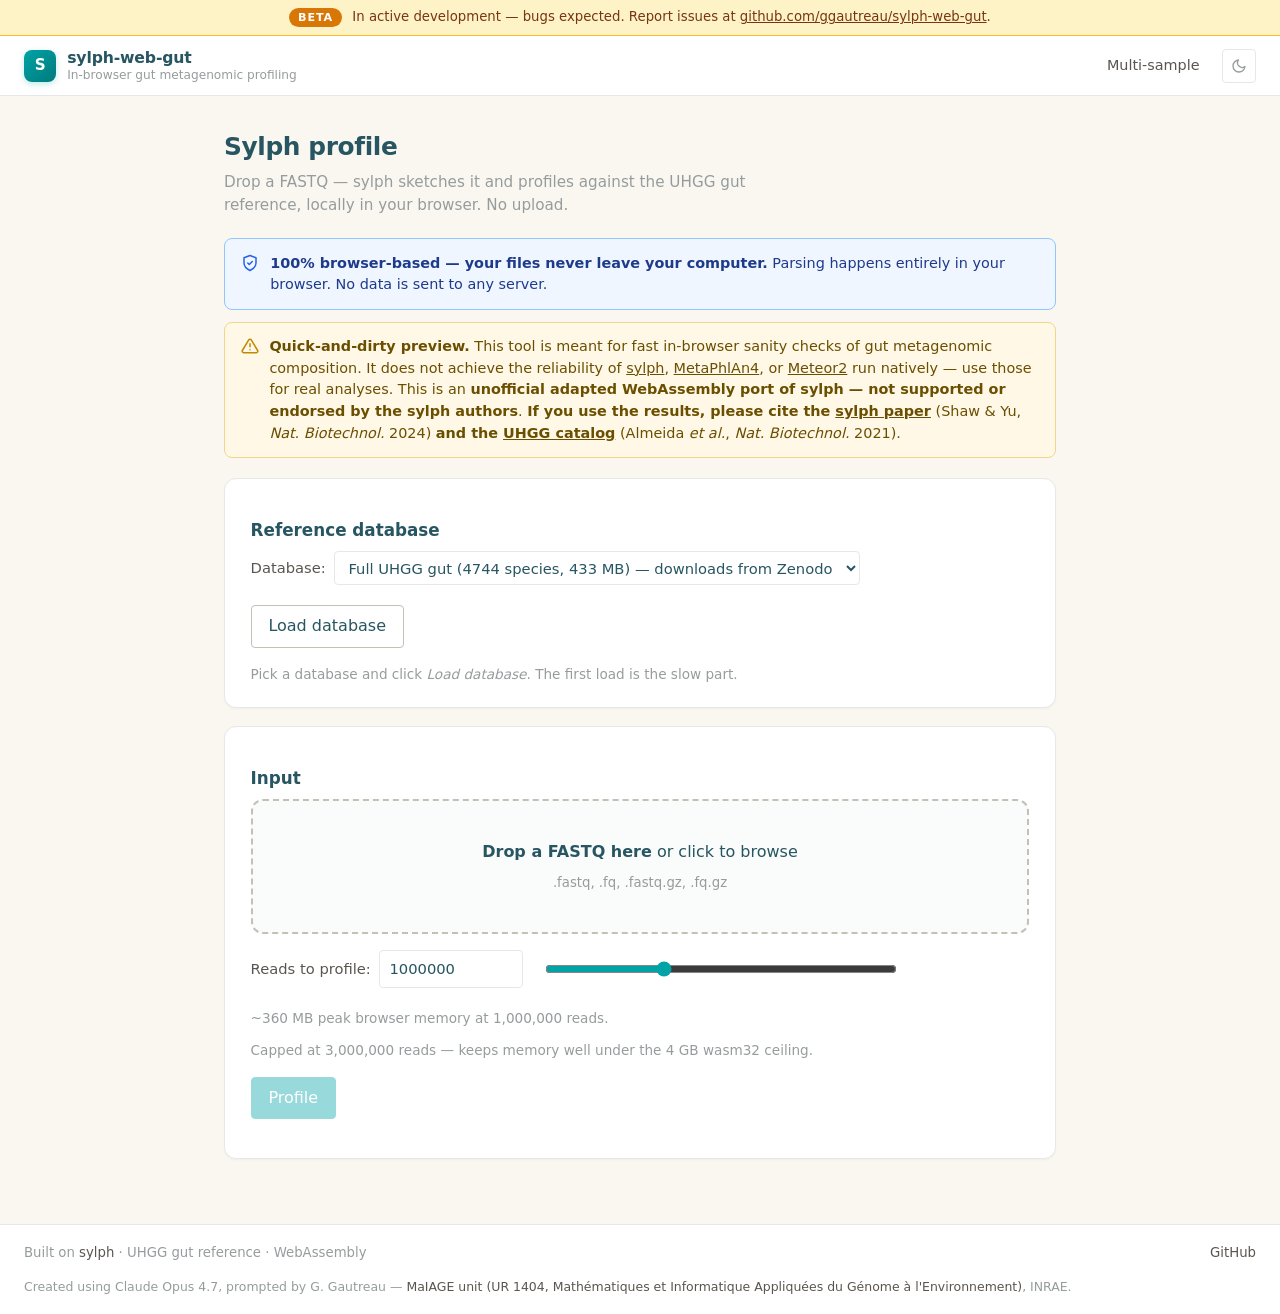
==== web/profile.html @ d6a15a40 "Add BETA strip with bug-report link" ====
<!doctype html>
<html lang="en">
<head>
  <meta charset="utf-8">
  <meta name="viewport" content="width=device-width, initial-scale=1">
  <title>Sylph profile · sylph-web-gut</title>
  <link rel="icon" type="image/svg+xml" href="./favicon.svg">
  <link rel="stylesheet" href="./styles.css">
  <script>
    (function () {
      try {
        var t = localStorage.getItem("sylph-theme") || "light";
        if (t === "auto") {
          t = matchMedia("(prefers-color-scheme: dark)").matches ? "dark" : "light";
        }
        if (t !== "light" && t !== "dark") t = "light";
        document.documentElement.setAttribute("data-theme", t);
      } catch (e) {
        document.documentElement.setAttribute("data-theme", "light");
      }
    })();
  </script>
</head>
<body>
  <div class="beta-bar" role="alert">
    <span class="beta-pill">BETA</span>
    <span>In active development — bugs expected. Report issues at <a href="https://github.com/ggautreau/sylph-web-gut/issues">github.com/ggautreau/sylph-web-gut</a>.</span>
  </div>
  <header class="app-header">
    <a class="brand" href="./index.html">
      <div class="brand-logo">S</div>
      <div class="brand-text">
        <span class="brand-title">sylph-web-gut</span>
        <span class="brand-tagline">In-browser gut metagenomic profiling</span>
      </div>
    </a>
    <nav class="app-nav">
      <a href="./">Multi-sample</a>
      <button class="theme-toggle" type="button" aria-label="Toggle theme">
        <svg class="icon-moon" width="16" height="16" viewBox="0 0 24 24" fill="none" stroke="currentColor" stroke-width="2" stroke-linecap="round" stroke-linejoin="round"><path d="M21 12.79A9 9 0 1 1 11.21 3 7 7 0 0 0 21 12.79z"/></svg>
        <svg class="icon-sun" width="16" height="16" viewBox="0 0 24 24" fill="none" stroke="currentColor" stroke-width="2" stroke-linecap="round" stroke-linejoin="round"><circle cx="12" cy="12" r="4"/><path d="M12 2v2M12 20v2M4.93 4.93l1.41 1.41M17.66 17.66l1.41 1.41M2 12h2M20 12h2M4.93 19.07l1.41-1.41M17.66 6.34l1.41-1.41"/></svg>
      </button>
    </nav>
  </header>

  <main class="container">
    <div class="page-head">
      <h1>Sylph profile</h1>
      <p class="sub">Drop a FASTQ — sylph sketches it and profiles against the UHGG gut reference, locally in your browser. No upload.</p>
    </div>

    <div class="privacy-notice" role="note">
      <svg class="privacy-icon" width="18" height="18" viewBox="0 0 24 24" fill="none" stroke="currentColor" stroke-width="2" stroke-linecap="round" stroke-linejoin="round" aria-hidden="true"><path d="M12 22s8-4 8-10V5l-8-3-8 3v7c0 6 8 10 8 10z"/><path d="m9 12 2 2 4-4"/></svg>
      <div><strong>100% browser-based — your files never leave your computer.</strong> Parsing happens entirely in your browser. No data is sent to any server.</div>
    </div>

    <div class="notice" role="note">
      <svg class="notice-icon" width="18" height="18" viewBox="0 0 24 24" fill="none" stroke="currentColor" stroke-width="2" stroke-linecap="round" stroke-linejoin="round" aria-hidden="true"><path d="M10.29 3.86 1.82 18a2 2 0 0 0 1.71 3h16.94a2 2 0 0 0 1.71-3L13.71 3.86a2 2 0 0 0-3.42 0z"/><line x1="12" y1="9" x2="12" y2="13"/><line x1="12" y1="17" x2="12.01" y2="17"/></svg>
      <div><strong>Quick-and-dirty preview.</strong> This tool is meant for fast in-browser sanity checks of gut metagenomic composition. It does not achieve the reliability of <a href="https://github.com/bluenote-1577/sylph">sylph</a>, <a href="https://github.com/biobakery/MetaPhlAn">MetaPhlAn4</a>, or <a href="https://forgemia.inra.fr/metagenopolis/meteor">Meteor2</a> run natively — use those for real analyses. This is an <strong>unofficial adapted WebAssembly port of sylph — not supported or endorsed by the sylph authors</strong>. <strong>If you use the results, please cite the <a href="https://www.nature.com/articles/s41587-024-02412-y">sylph paper</a></strong> (Shaw &amp; Yu, <em>Nat. Biotechnol.</em> 2024) <strong>and the <a href="https://www.nature.com/articles/s41587-020-0603-3">UHGG catalog</a></strong> (Almeida <em>et al.</em>, <em>Nat. Biotechnol.</em> 2021).</div>
    </div>

    <section class="card">
      <h2>Reference database</h2>
      <div class="row" style="margin-top:.4rem">
        <label>Database:
          <select id="dbSelect" style="width:auto;min-width:14rem">
            <option value="https://zenodo.org/api/records/20180025/files/gut.syldb/content">Full UHGG gut (4744 species, 433 MB) — downloads from Zenodo</option>
            <option value="db/gut_mini.syldb">Tiny smoke-test (50 species, 6 MB) — bundled</option>
          </select>
        </label>
        <button id="loadDb">Load database</button>
      </div>
      <div class="info" id="dbInfo">Pick a database and click <em>Load database</em>. The first load is the slow part.</div>
    </section>

    <section class="card">
      <h2>Input</h2>
      <label class="drop" id="drop">
        <input type="file" id="file" accept=".fastq,.fq,.fastq.gz,.fq.gz,.gz">
        <div id="dropLabel"><strong>Drop a FASTQ here</strong> or click to browse</div>
        <div class="hint">.fastq, .fq, .fastq.gz, .fq.gz</div>
      </label>

      <div class="row reads-row">
        <label>Reads to profile: <input type="number" id="maxReads" value="1000000" min="10000" max="3000000" step="10000"></label>
        <input type="range" id="maxReadsSlider" class="reads-slider" min="10000" max="3000000" step="10000" value="1000000" aria-label="Reads to profile (slider)">
        <span class="info" id="memHint">~360 MB peak browser memory at 1,000,000 reads.</span>
      </div>
      <div class="info" style="margin-top:-.35rem">Capped at 3,000,000 reads — keeps memory well under the 4 GB wasm32 ceiling.</div>

      <div class="row">
        <button id="run" class="primary" disabled>Profile</button>
      </div>

      <div id="progress" class="hide">
        <div class="progress"><div id="bar"></div></div>
        <div class="stats">
          <span>Step</span>            <span id="step">—</span>
          <span>Input read</span>      <span id="bytesIn">0 B</span>
          <span>Reads sketched</span>  <span id="reads">0 / 0</span>
          <span>Elapsed</span>         <span id="elapsed">0.0 s</span>
        </div>
      </div>

      <div id="error" class="err"></div>
    </section>

    <section id="results" class="card hide">
      <h2>Results</h2>
      <table>
        <thead>
          <tr>
            <th>Rel. abundance</th>
            <th>Seq. abundance</th>
            <th>ANI</th>
            <th>Eff. cov</th>
            <th>Genome</th>
            <th>Species</th>
          </tr>
        </thead>
        <tbody id="resultsBody"></tbody>
      </table>
    </section>
  </main>

  <footer class="app-footer">
    <span>Built on <a href="https://github.com/bluenote-1577/sylph">sylph</a> · UHGG gut reference · WebAssembly</span>
    <span class="footer-links">
      <a href="https://github.com/ggautreau/sylph-web-gut">GitHub</a>
    </span>
    <span class="credit">Created using Claude Opus 4.7, prompted by G. Gautreau — <a href="https://maiage.inrae.fr/">MaIAGE unit (UR 1404, Mathématiques et Informatique Appliquées du Génome à l'Environnement)</a>, INRAE.</span>
  </footer>

  <script src="./theme.js"></script>
  <script type="module" src="./profile.js"></script>
</body>
</html>
---- web/styles.css ----
/* sylph-web-gut — INRAE/CroCoDeEL-inspired theme */

:root {
  --bg: #faf7f0;
  --bg-card: #ffffff;
  --bg-soft: #f6f7f7;
  --bg-softer: #fafbfb;
  --bg-info: #eef8f8;
  --bg-alert: #fdeceb;
  --bg-alert-soft: #fdf2f1;
  --bg-success-soft: #ecf6f0;
  --border: #e6e8e8;
  --border-soft: #f0f2f2;
  --border-strong: #c4c0b3;
  --ink: #275662;
  --ink-soft: #5a5550;
  --ink-muted: #969c9d;
  --accent: #00a3a6;
  --accent-hover: #008f92;
  --accent-soft: rgba(0, 163, 166, 0.12);
  --success: #2a8a55;
  --danger: #c0392b;
  --shadow-sm: 0 1px 2px rgba(39, 86, 98, 0.05);
  --shadow-md: 0 4px 14px rgba(39, 86, 98, 0.07);
  --radius-sm: 4px;
  --radius-md: 8px;
  --radius-lg: 12px;
  --font-sans: ui-sans-serif, system-ui, -apple-system, "Segoe UI", Roboto, "Helvetica Neue", sans-serif;
  --font-mono: ui-monospace, SFMono-Regular, Menlo, Monaco, Consolas, "Liberation Mono", "Courier New", monospace;
}

html[data-theme="dark"] {
  --bg: #0f1518;
  --bg-card: #1a2226;
  --bg-soft: #141a1d;
  --bg-softer: #10161a;
  --bg-info: #0f2426;
  --bg-alert: #321614;
  --bg-alert-soft: #261411;
  --bg-success-soft: #112a1d;
  --border: #2a3438;
  --border-soft: #1f262a;
  --border-strong: #3a4347;
  --ink: #d6dde0;
  --ink-soft: #b0afaa;
  --ink-muted: #797870;
  --accent-soft: rgba(0, 163, 166, 0.18);
  --shadow-sm: 0 1px 2px rgba(0, 0, 0, 0.4);
  --shadow-md: 0 4px 14px rgba(0, 0, 0, 0.45);
}

* { box-sizing: border-box; }
html, body { margin: 0; padding: 0; }

body {
  font-family: var(--font-sans);
  background: var(--bg);
  color: var(--ink);
  line-height: 1.55;
  min-height: 100vh;
  display: flex;
  flex-direction: column;
  -webkit-font-smoothing: antialiased;
  -moz-osx-font-smoothing: grayscale;
}

a { color: var(--accent); text-decoration: none; }
a:hover { text-decoration: underline; }

/* ---------- BETA strip ---------- */
.beta-bar {
  background: #fef3c7;
  border-bottom: 1px solid #fbbf24;
  color: #78350f;
  font-size: 0.83rem;
  padding: 0.5rem 1.5rem;
  display: flex;
  align-items: center;
  gap: 0.65rem;
  justify-content: center;
  flex-wrap: wrap;
  text-align: center;
  line-height: 1.4;
}
.beta-pill {
  background: #d97706;
  color: #fff;
  font-weight: 700;
  font-size: 0.7rem;
  letter-spacing: 0.08em;
  padding: 0.12rem 0.55rem;
  border-radius: 999px;
  flex: 0 0 auto;
}
.beta-bar a { color: #78350f; text-decoration: underline; }
.beta-bar a:hover { color: #451a03; }

html[data-theme="dark"] .beta-bar {
  background: #2a1a05;
  border-color: #92400e;
  color: #fbbf24;
}
html[data-theme="dark"] .beta-bar a { color: #fcd34d; }
html[data-theme="dark"] .beta-bar a:hover { color: #fef3c7; }

/* ---------- Header ---------- */
.app-header {
  background: var(--bg-card);
  border-bottom: 1px solid var(--border);
  padding: 0.7rem 1.5rem;
  display: flex;
  align-items: center;
  justify-content: space-between;
  gap: 1rem;
  position: sticky;
  top: 0;
  z-index: 10;
  backdrop-filter: saturate(180%) blur(8px);
}

.brand {
  display: flex;
  align-items: center;
  gap: 0.7rem;
  color: inherit;
}
.brand:hover { text-decoration: none; }

.brand-logo {
  width: 32px;
  height: 32px;
  border-radius: 8px;
  background: linear-gradient(135deg, var(--accent) 0%, #007a7c 100%);
  display: grid;
  place-items: center;
  color: #fff;
  font-weight: 700;
  font-size: 0.95rem;
  letter-spacing: -0.03em;
  box-shadow: 0 2px 6px rgba(0, 163, 166, 0.25);
}

.brand-text { display: flex; flex-direction: column; line-height: 1.2; }
.brand-title {
  font-weight: 600;
  font-size: 0.98rem;
  color: var(--ink);
  letter-spacing: -0.01em;
}
.brand-tagline {
  font-size: 0.76rem;
  color: var(--ink-muted);
}

.app-nav {
  display: flex;
  align-items: center;
  gap: 0.15rem;
}
.app-nav a {
  padding: 0.42rem 0.85rem;
  border-radius: var(--radius-sm);
  color: var(--ink-soft);
  font-size: 0.9rem;
  transition: background 0.15s, color 0.15s;
}
.app-nav a:hover {
  background: var(--bg-soft);
  color: var(--ink);
  text-decoration: none;
}
.app-nav a.active {
  color: var(--accent);
  background: var(--accent-soft);
}

.theme-toggle {
  background: transparent;
  border: 1px solid var(--border);
  border-radius: var(--radius-sm);
  width: 34px;
  height: 34px;
  display: inline-grid;
  place-items: center;
  cursor: pointer;
  color: var(--ink-muted);
  margin-left: 0.4rem;
  padding: 0;
  transition: border-color 0.15s, color 0.15s;
}
.theme-toggle:hover {
  border-color: var(--accent);
  color: var(--accent);
}
.theme-toggle .icon-sun { display: none; }
.theme-toggle .icon-moon { display: block; }
html[data-theme="dark"] .theme-toggle .icon-sun { display: block; }
html[data-theme="dark"] .theme-toggle .icon-moon { display: none; }

/* ---------- Main / cards ---------- */
main.container {
  flex: 1;
  width: 100%;
  max-width: 880px;
  margin: 0 auto;
  padding: 2rem 1.5rem 3rem;
}
main.container.wide { max-width: 1280px; }

.page-head { margin-bottom: 1.25rem; }
h1 {
  margin: 0 0 0.3rem;
  font-size: 1.55rem;
  font-weight: 600;
  color: var(--ink);
  letter-spacing: -0.015em;
}
h2 {
  font-size: 1.05rem;
  font-weight: 600;
  margin: 1rem 0 0.5rem;
  color: var(--ink);
}
.sub {
  color: var(--ink-muted);
  margin: 0;
  font-size: 0.95rem;
  max-width: 60ch;
}

.card {
  background: var(--bg-card);
  border: 1px solid var(--border);
  border-radius: var(--radius-lg);
  padding: 1.4rem 1.6rem;
  box-shadow: var(--shadow-sm);
  margin-bottom: 1.1rem;
}

/* ---------- Drop zone ---------- */
.drop {
  display: block;
  border: 2px dashed var(--border-strong);
  border-radius: var(--radius-lg);
  padding: 2.4rem 1rem;
  text-align: center;
  cursor: pointer;
  transition: background 0.15s, border-color 0.15s;
  user-select: none;
  background: var(--bg-softer);
  color: var(--ink);
}
.drop:hover, .drop.over {
  background: var(--bg-info);
  border-color: var(--accent);
}
.drop input { display: none; }
.drop strong { color: var(--ink); font-weight: 600; }
.drop .hint {
  color: var(--ink-muted);
  font-size: 0.83rem;
  margin-top: 0.55rem;
}

/* ---------- Form rows ---------- */
.row {
  display: flex;
  gap: 1.25rem;
  align-items: center;
  margin: 1rem 0;
  flex-wrap: wrap;
}
.row label {
  display: flex;
  gap: 0.5rem;
  align-items: center;
  color: var(--ink-soft);
  font-size: 0.92rem;
}

input[type="number"], select {
  font: inherit;
  background: var(--bg-card);
  color: var(--ink);
  border: 1px solid var(--border);
  border-radius: var(--radius-sm);
  padding: 0.4rem 0.6rem;
  width: 9rem;
  transition: border-color 0.15s, box-shadow 0.15s;
}
input[type="number"]:focus, select:focus {
  outline: none;
  border-color: var(--accent);
  box-shadow: 0 0 0 3px var(--accent-soft);
}
input[type="checkbox"] { accent-color: var(--accent); }
input[type="range"] { accent-color: var(--accent); }

.reads-slider {
  flex: 1 1 12rem;
  min-width: 10rem;
  max-width: 22rem;
  height: 1.5rem;
  padding: 0;
  width: auto;
}

button {
  font: inherit;
  cursor: pointer;
  padding: 0.5rem 1.05rem;
  border: 1px solid var(--border-strong);
  border-radius: var(--radius-sm);
  background: var(--bg-card);
  color: var(--ink);
  transition: background 0.15s, border-color 0.15s, color 0.15s;
}
button:hover:not(:disabled) {
  border-color: var(--accent);
  color: var(--accent);
}
button:disabled { opacity: 0.4; cursor: not-allowed; }
button.primary {
  background: var(--accent);
  color: #fff;
  border-color: var(--accent);
  font-weight: 500;
}
button.primary:hover:not(:disabled) {
  background: var(--accent-hover);
  border-color: var(--accent-hover);
  color: #fff;
}

/* ---------- Progress ---------- */
.progress {
  background: var(--bg-soft);
  border-radius: 999px;
  height: 8px;
  overflow: hidden;
  margin: 0.85rem 0 0.6rem;
  border: 1px solid var(--border-soft);
}
.progress > div {
  background: var(--accent);
  height: 100%;
  width: 0;
  transition: width 0.1s linear;
}

/* ---------- Stats grid ---------- */
.stats {
  font-family: var(--font-mono);
  font-size: 0.86rem;
  display: grid;
  grid-template-columns: max-content 1fr;
  gap: 0.2rem 1rem;
}
.stats span:nth-child(odd) { color: var(--ink-muted); }
.stats span:nth-child(even) {
  font-variant-numeric: tabular-nums;
  text-align: right;
  color: var(--ink);
}

/* ---------- Status / messages ---------- */
.info {
  color: var(--ink-muted);
  font-size: 0.85rem;
}
.err {
  margin-top: 0.85rem;
  color: var(--danger);
  background: var(--bg-alert-soft);
  border: 1px solid var(--bg-alert);
  border-radius: var(--radius-sm);
  padding: 0.65rem 0.9rem;
  white-space: pre-wrap;
  font-size: 0.9rem;
}
.err:empty { display: none; }
.ok {
  margin-top: 0.85rem;
  color: var(--success);
  background: var(--bg-success-soft);
  border: 1px solid rgba(42, 138, 85, 0.25);
  border-radius: var(--radius-sm);
  padding: 0.65rem 0.9rem;
  font-size: 0.9rem;
}
html[data-theme="dark"] .ok { border-color: rgba(42, 138, 85, 0.4); }

.hide { display: none !important; }

/* ---------- Privacy info banner (shield-blue) ---------- */
.privacy-notice {
  background: #eff6ff;
  border: 1px solid #93c5fd;
  color: #1e3a8a;
  border-radius: var(--radius-md);
  padding: 0.85rem 1rem;
  font-size: 0.9rem;
  margin-bottom: 0.75rem;
  display: flex;
  gap: 0.7rem;
  align-items: flex-start;
  line-height: 1.5;
}
.privacy-notice .privacy-icon {
  flex: 0 0 auto;
  color: #2563eb;
  margin-top: 1px;
}
.privacy-notice strong { color: #1e3a8a; font-weight: 600; }
.privacy-notice a { color: #1d4ed8; text-decoration: underline; }
.privacy-notice a:hover { color: #1e40af; }

html[data-theme="dark"] .privacy-notice {
  background: #0e1a35;
  border-color: #3b5da3;
  color: #c7dbff;
}
html[data-theme="dark"] .privacy-notice strong { color: #dbeafe; }
html[data-theme="dark"] .privacy-notice .privacy-icon { color: #60a5fa; }
html[data-theme="dark"] .privacy-notice a { color: #93c5fd; }

/* ---------- Notice / warning banner ---------- */
.notice {
  background: #fff8e6;
  border: 1px solid #f0d68c;
  color: #6b4f00;
  border-radius: var(--radius-md);
  padding: 0.8rem 1rem;
  font-size: 0.9rem;
  margin-bottom: 1.25rem;
  display: flex;
  gap: 0.65rem;
  align-items: flex-start;
  line-height: 1.5;
}
.notice .notice-icon {
  flex: 0 0 auto;
  color: #c08a00;
  margin-top: 1px;
}
.notice strong { color: inherit; font-weight: 600; }
.notice a { color: #6b4f00; text-decoration: underline; }
.notice a:hover { color: #4a3700; }

html[data-theme="dark"] .notice {
  background: #2a210d;
  border-color: #5a4515;
  color: #e6cb8a;
}
html[data-theme="dark"] .notice .notice-icon { color: #e0b048; }
html[data-theme="dark"] .notice a { color: #f2d98a; }
html[data-theme="dark"] .notice a:hover { color: #fff; }

code {
  font-family: var(--font-mono);
  font-size: 0.88em;
  background: var(--bg-soft);
  padding: 1px 5px;
  border-radius: 3px;
  color: var(--ink);
  border: 1px solid var(--border-soft);
}

/* ---------- Files list (multi) ---------- */
.files {
  margin: 0.85rem 0;
  padding: 0;
  list-style: none;
  font-family: var(--font-mono);
  font-size: 0.85rem;
  background: var(--bg-softer);
  border-radius: var(--radius-sm);
  border: 1px solid var(--border-soft);
  overflow: hidden;
}
.files li {
  display: flex;
  justify-content: space-between;
  gap: 1rem;
  padding: 0.4rem 0.8rem;
  border-bottom: 1px solid var(--border-soft);
}
.files li:last-child { border-bottom: none; }
.files li.pending { color: var(--ink-muted); }
.files li.running { color: var(--accent); }
.files li.done { color: var(--success); }
.files li.failed { color: var(--danger); }
.files li button {
  background: none;
  border: none;
  color: var(--ink-muted);
  cursor: pointer;
  font: inherit;
  padding: 0 0.3rem;
}
.files li button:hover { color: var(--danger); }

/* ---------- Tables ---------- */
table {
  border-collapse: collapse;
  width: 100%;
  margin-top: 1rem;
  font-size: 0.9rem;
}
th, td {
  text-align: left;
  padding: 0.45rem 0.7rem;
  border-bottom: 1px solid var(--border-soft);
}
th {
  color: var(--ink-muted);
  font-weight: 600;
  font-size: 0.72rem;
  text-transform: uppercase;
  letter-spacing: 0.05em;
  background: var(--bg-soft);
}
td.num {
  text-align: right;
  font-variant-numeric: tabular-nums;
  font-family: var(--font-mono);
}
tbody tr:hover { background: var(--bg-soft); }

/* Matrix table (multi) */
.matrixWrap {
  overflow-x: auto;
  margin-top: 1rem;
  border: 1px solid var(--border);
  border-radius: var(--radius-md);
  background: var(--bg-card);
}
table.matrix { margin-top: 0; }
table.matrix th {
  position: sticky;
  top: 0;
  background: var(--bg-soft);
  z-index: 1;
  white-space: nowrap;
}
table.matrix td { white-space: nowrap; }
table.matrix td.species {
  max-width: 28ch;
  overflow: hidden;
  text-overflow: ellipsis;
}
table.matrix tbody tr:nth-child(even) { background: var(--bg-softer); }

.toolbar {
  display: flex;
  gap: 0.5rem;
  align-items: center;
  margin-top: 1rem;
  flex-wrap: wrap;
}

/* ---------- Footer ---------- */
.app-footer {
  border-top: 1px solid var(--border);
  padding: 1.1rem 1.5rem;
  font-size: 0.83rem;
  color: var(--ink-muted);
  display: flex;
  justify-content: space-between;
  flex-wrap: wrap;
  gap: 0.5rem 1.5rem;
  background: var(--bg-card);
}
.app-footer a {
  color: var(--ink-soft);
}
.app-footer a:hover {
  color: var(--accent);
}
.app-footer .footer-links {
  display: flex;
  gap: 1.1rem;
  flex-wrap: wrap;
}
.app-footer .credit {
  flex-basis: 100%;
  margin-top: 0.4rem;
  color: var(--ink-muted);
  font-size: 0.78rem;
  line-height: 1.45;
}

/* ---------- Responsive ---------- */
@media (max-width: 640px) {
  .app-header { padding: 0.55rem 1rem; }
  .brand-tagline { display: none; }
  .app-nav a { padding: 0.4rem 0.6rem; font-size: 0.85rem; }
  main.container { padding: 1.25rem 1rem 2rem; }
  .card { padding: 1.15rem 1rem; }
  h1 { font-size: 1.35rem; }
}
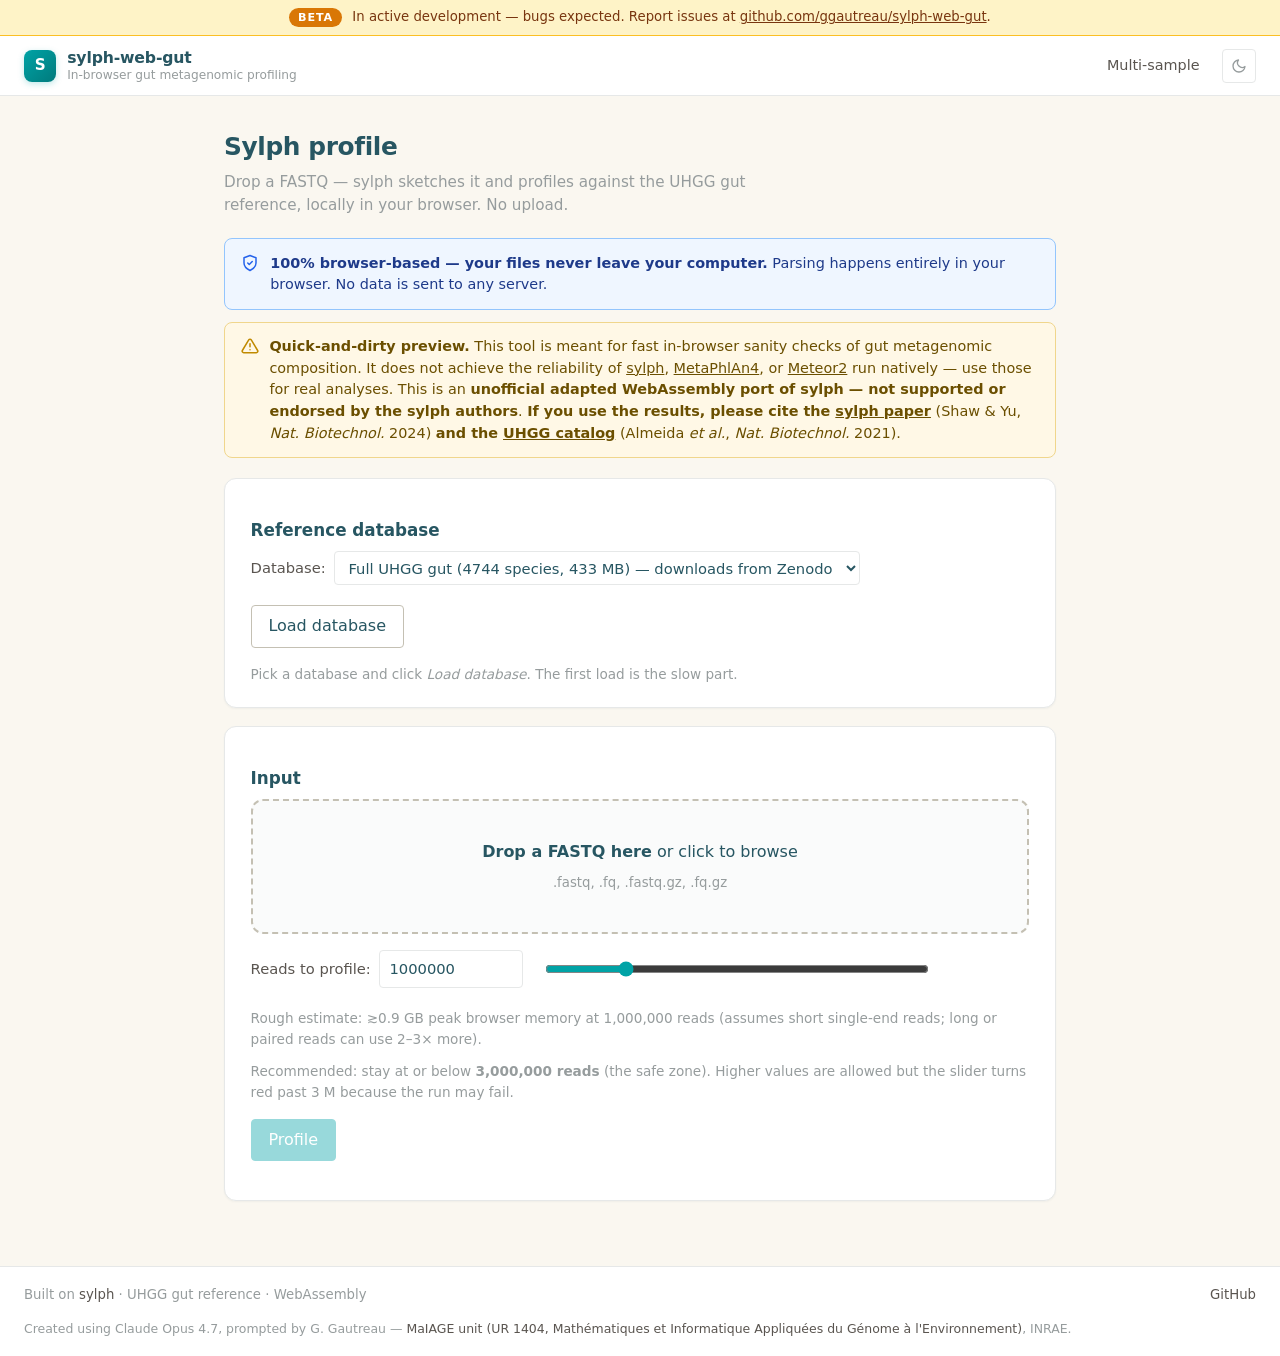
==== commit 7ad302be: "Allow up to 5M reads with red danger zone past 3M; soften memory hint - web/index.html, web/profile." ====
--- a/web/profile.html
+++ b/web/profile.html
@@ -82,11 +82,15 @@
       </label>
 
       <div class="row reads-row">
-        <label>Reads to profile: <input type="number" id="maxReads" value="1000000" min="10000" max="3000000" step="10000"></label>
-        <input type="range" id="maxReadsSlider" class="reads-slider" min="10000" max="3000000" step="10000" value="1000000" aria-label="Reads to profile (slider)">
-        <span class="info" id="memHint">~360 MB peak browser memory at 1,000,000 reads.</span>
+        <label>Reads to profile: <input type="number" id="maxReads" value="1000000" min="10000" max="5000000" step="10000"></label>
+        <input type="range" id="maxReadsSlider" class="reads-slider" min="10000" max="5000000" step="10000" value="1000000" aria-label="Reads to profile (slider)">
+        <span class="info" id="memHint">Rough estimate: ≳0.9 GB peak browser memory at 1,000,000 reads (assumes short single-end reads; long or paired reads can use 2–3× more).</span>
       </div>
-      <div class="info" style="margin-top:-.35rem">Capped at 3,000,000 reads — keeps memory well under the 4 GB wasm32 ceiling.</div>
+      <div class="info" style="margin-top:-.35rem">Recommended: stay at or below <strong>3,000,000 reads</strong> (the safe zone). Higher values are allowed but the slider turns red past 3 M because the run may fail.</div>
+      <div class="reads-warn hide" id="readsWarn">
+        <svg width="16" height="16" viewBox="0 0 24 24" fill="none" stroke="currentColor" stroke-width="2" stroke-linecap="round" stroke-linejoin="round" aria-hidden="true" style="flex:0 0 auto;margin-top:1px"><path d="M10.29 3.86 1.82 18a2 2 0 0 0 1.71 3h16.94a2 2 0 0 0 1.71-3L13.71 3.86a2 2 0 0 0-3.42 0z"/><line x1="12" y1="9" x2="12" y2="13"/><line x1="12" y1="17" x2="12.01" y2="17"/></svg>
+        <span>Above 3,000,000 reads may exceed the 4 GB wasm32 memory ceiling — profiling may fail. Consider lowering the value, or splitting the sample.</span>
+      </div>
 
       <div class="row">
         <button id="run" class="primary" disabled>Profile</button>
--- a/web/styles.css
+++ b/web/styles.css
@@ -296,13 +296,35 @@
 input[type="checkbox"] { accent-color: var(--accent); }
 input[type="range"] { accent-color: var(--accent); }
 
+/* Native slider — track recolors red when JS toggles .over-limit (value > 3M). */
 .reads-slider {
   flex: 1 1 12rem;
-  min-width: 10rem;
-  max-width: 22rem;
+  min-width: 12rem;
+  max-width: 24rem;
+  width: auto;
   height: 1.5rem;
   padding: 0;
-  width: auto;
+  cursor: pointer;
+  accent-color: var(--accent);
+}
+.reads-slider.over-limit { accent-color: #dc2626; }
+
+.reads-warn {
+  margin-top: 0.4rem;
+  color: #b91c1c;
+  background: #fef2f2;
+  border: 1px solid #fca5a5;
+  border-radius: var(--radius-sm);
+  padding: 0.5rem 0.75rem;
+  font-size: 0.85rem;
+  display: flex;
+  gap: 0.45rem;
+  align-items: flex-start;
+}
+html[data-theme="dark"] .reads-warn {
+  background: #2a0d0d;
+  border-color: #7f1d1d;
+  color: #fca5a5;
 }
 
 button {
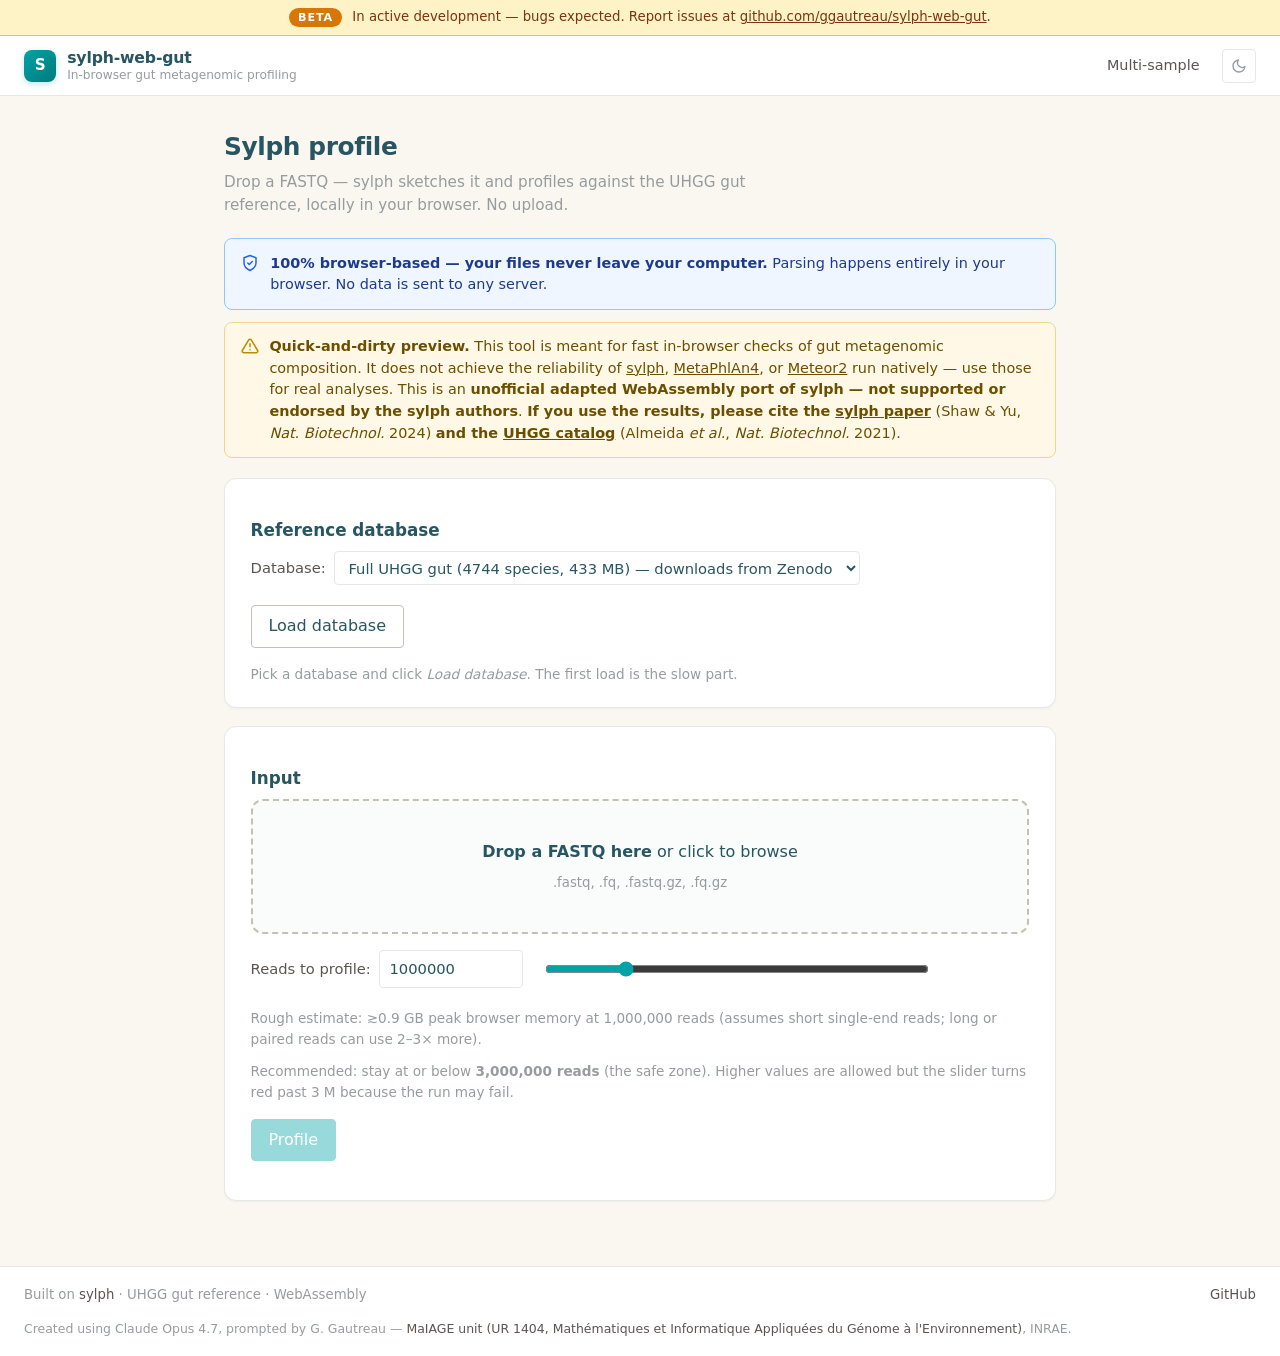
==== commit fa3afce6: "Drop 'sanity' from the warning wording" ====
--- a/web/profile.html
+++ b/web/profile.html
@@ -56,7 +56,7 @@
 
     <div class="notice" role="note">
       <svg class="notice-icon" width="18" height="18" viewBox="0 0 24 24" fill="none" stroke="currentColor" stroke-width="2" stroke-linecap="round" stroke-linejoin="round" aria-hidden="true"><path d="M10.29 3.86 1.82 18a2 2 0 0 0 1.71 3h16.94a2 2 0 0 0 1.71-3L13.71 3.86a2 2 0 0 0-3.42 0z"/><line x1="12" y1="9" x2="12" y2="13"/><line x1="12" y1="17" x2="12.01" y2="17"/></svg>
-      <div><strong>Quick-and-dirty preview.</strong> This tool is meant for fast in-browser sanity checks of gut metagenomic composition. It does not achieve the reliability of <a href="https://github.com/bluenote-1577/sylph">sylph</a>, <a href="https://github.com/biobakery/MetaPhlAn">MetaPhlAn4</a>, or <a href="https://forgemia.inra.fr/metagenopolis/meteor">Meteor2</a> run natively — use those for real analyses. This is an <strong>unofficial adapted WebAssembly port of sylph — not supported or endorsed by the sylph authors</strong>. <strong>If you use the results, please cite the <a href="https://www.nature.com/articles/s41587-024-02412-y">sylph paper</a></strong> (Shaw &amp; Yu, <em>Nat. Biotechnol.</em> 2024) <strong>and the <a href="https://www.nature.com/articles/s41587-020-0603-3">UHGG catalog</a></strong> (Almeida <em>et al.</em>, <em>Nat. Biotechnol.</em> 2021).</div>
+      <div><strong>Quick-and-dirty preview.</strong> This tool is meant for fast in-browser checks of gut metagenomic composition. It does not achieve the reliability of <a href="https://github.com/bluenote-1577/sylph">sylph</a>, <a href="https://github.com/biobakery/MetaPhlAn">MetaPhlAn4</a>, or <a href="https://forgemia.inra.fr/metagenopolis/meteor">Meteor2</a> run natively — use those for real analyses. This is an <strong>unofficial adapted WebAssembly port of sylph — not supported or endorsed by the sylph authors</strong>. <strong>If you use the results, please cite the <a href="https://www.nature.com/articles/s41587-024-02412-y">sylph paper</a></strong> (Shaw &amp; Yu, <em>Nat. Biotechnol.</em> 2024) <strong>and the <a href="https://www.nature.com/articles/s41587-020-0603-3">UHGG catalog</a></strong> (Almeida <em>et al.</em>, <em>Nat. Biotechnol.</em> 2021).</div>
     </div>
 
     <section class="card">
@@ -82,14 +82,14 @@
       </label>
 
       <div class="row reads-row">
-        <label>Reads to profile: <input type="number" id="maxReads" value="1000000" min="10000" max="5000000" step="10000"></label>
+        <label>Reads to profile: <input type="number" id="maxReads" value="1000000" min="10000" step="10000"></label>
         <input type="range" id="maxReadsSlider" class="reads-slider" min="10000" max="5000000" step="10000" value="1000000" aria-label="Reads to profile (slider)">
         <span class="info" id="memHint">Rough estimate: ≳0.9 GB peak browser memory at 1,000,000 reads (assumes short single-end reads; long or paired reads can use 2–3× more).</span>
       </div>
       <div class="info" style="margin-top:-.35rem">Recommended: stay at or below <strong>3,000,000 reads</strong> (the safe zone). Higher values are allowed but the slider turns red past 3 M because the run may fail.</div>
       <div class="reads-warn hide" id="readsWarn">
         <svg width="16" height="16" viewBox="0 0 24 24" fill="none" stroke="currentColor" stroke-width="2" stroke-linecap="round" stroke-linejoin="round" aria-hidden="true" style="flex:0 0 auto;margin-top:1px"><path d="M10.29 3.86 1.82 18a2 2 0 0 0 1.71 3h16.94a2 2 0 0 0 1.71-3L13.71 3.86a2 2 0 0 0-3.42 0z"/><line x1="12" y1="9" x2="12" y2="13"/><line x1="12" y1="17" x2="12.01" y2="17"/></svg>
-        <span>Above 3,000,000 reads may exceed the 4 GB wasm32 memory ceiling — profiling may fail. Consider lowering the value, or splitting the sample.</span>
+        <span>Above 3,000,000 reads may exceed the 4 GB wasm32 memory ceiling — profiling may fail. Consider lowering the value, or running sylph on a server.</span>
       </div>
 
       <div class="row">
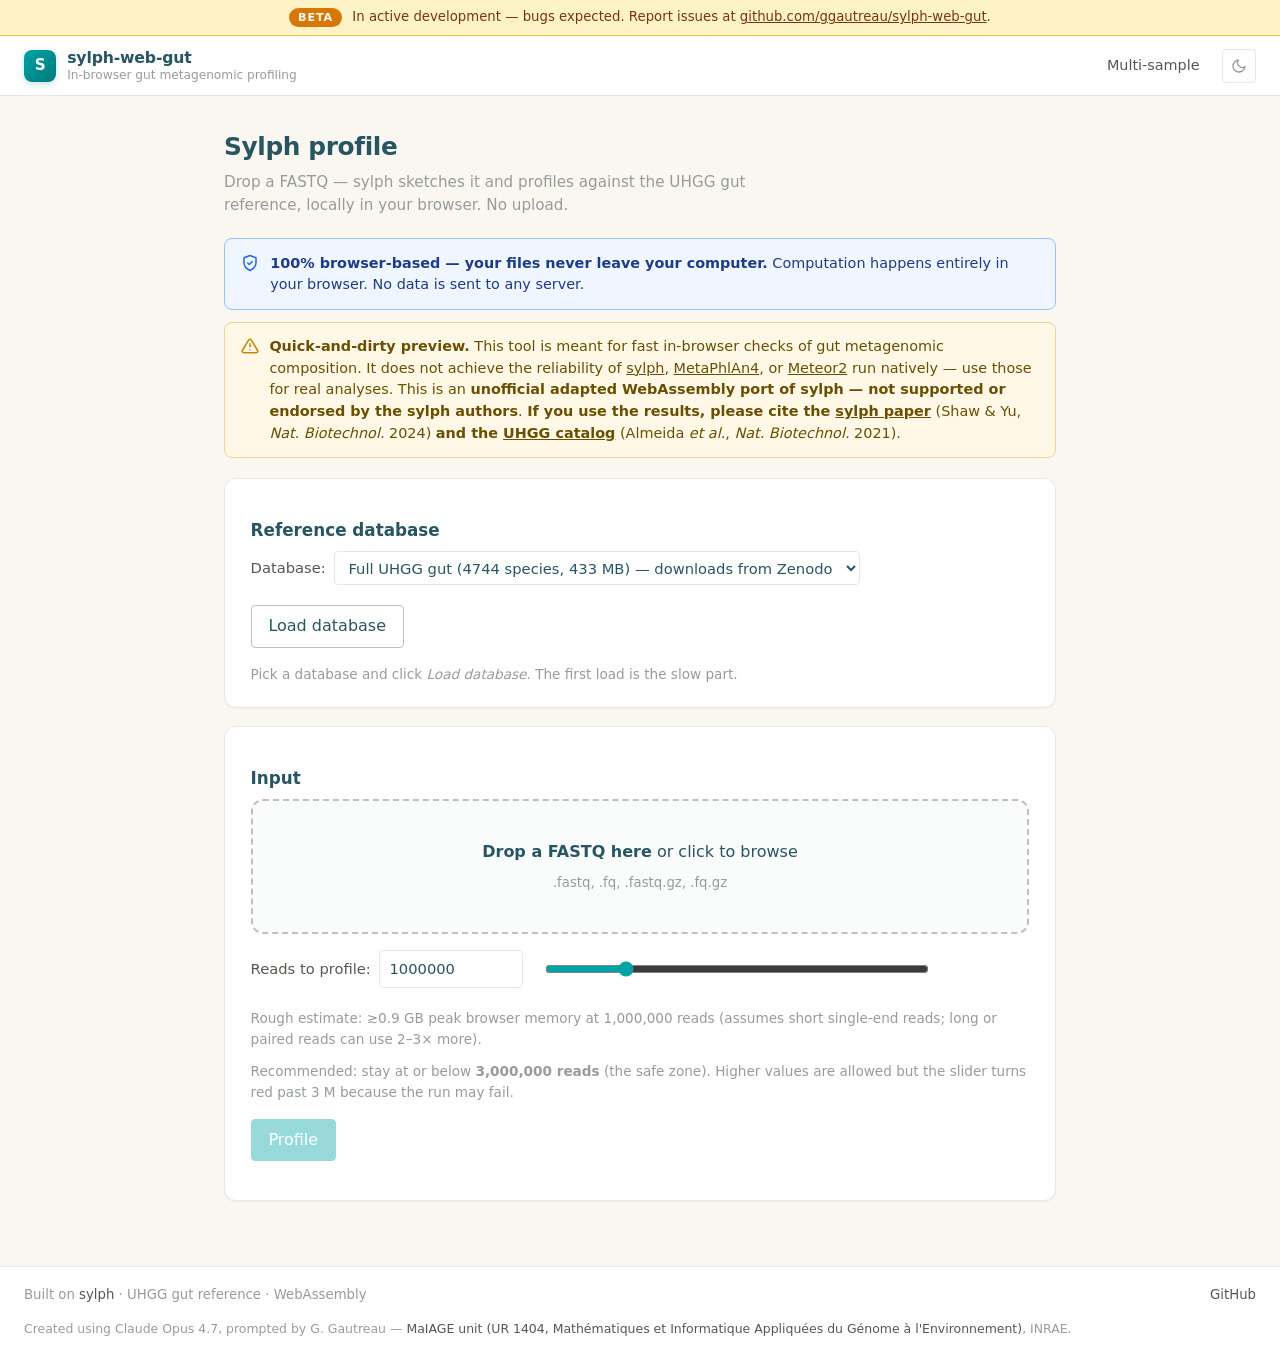
==== commit acdb06f6: "Tighten privacy notice: 'Computation happens entirely in your browser'" ====
--- a/web/profile.html
+++ b/web/profile.html
@@ -51,7 +51,7 @@
 
     <div class="privacy-notice" role="note">
       <svg class="privacy-icon" width="18" height="18" viewBox="0 0 24 24" fill="none" stroke="currentColor" stroke-width="2" stroke-linecap="round" stroke-linejoin="round" aria-hidden="true"><path d="M12 22s8-4 8-10V5l-8-3-8 3v7c0 6 8 10 8 10z"/><path d="m9 12 2 2 4-4"/></svg>
-      <div><strong>100% browser-based — your files never leave your computer.</strong> Parsing happens entirely in your browser. No data is sent to any server.</div>
+      <div><strong>100% browser-based — your files never leave your computer.</strong> Computation happens entirely in your browser. No data is sent to any server.</div>
     </div>
 
     <div class="notice" role="note">
